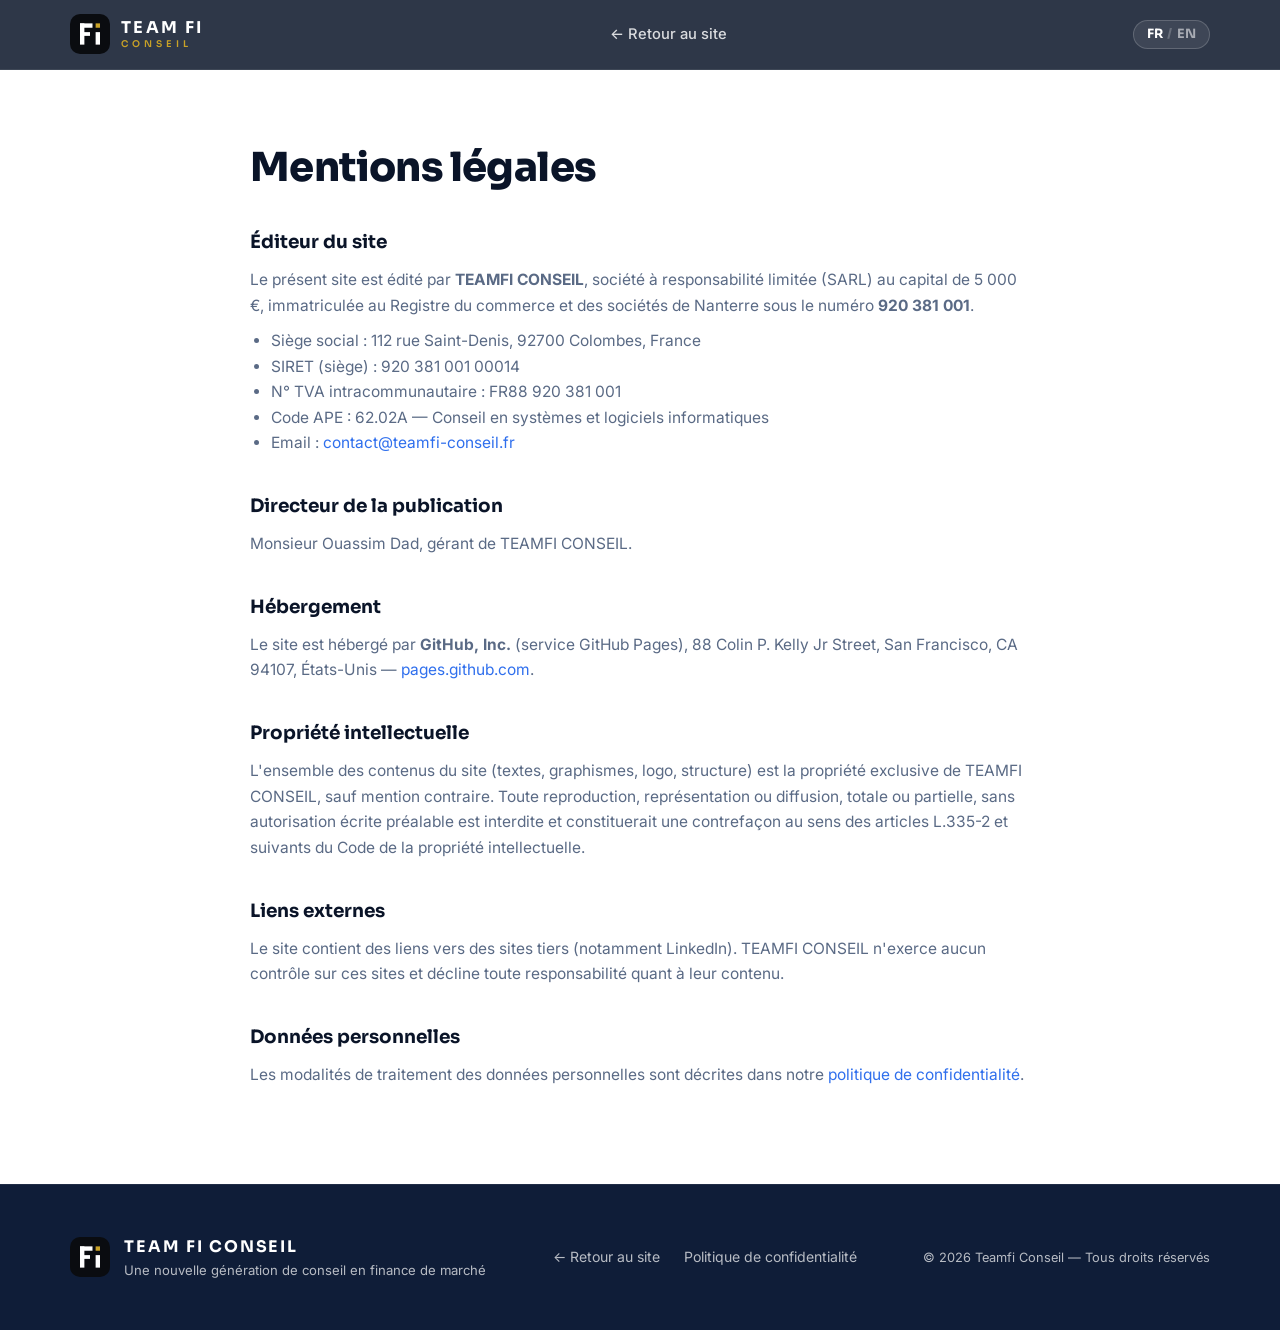
==== mentions-legales.html @ 546bea24 "Add legal notice and privacy policy pages (FR/EN) Co-Authored-By: Claude Fable 5 <noreply@anthropic." ====
<!DOCTYPE html>
<html lang="fr">
<head>
  <meta charset="UTF-8" />
  <meta name="viewport" content="width=device-width, initial-scale=1.0" />
  <title>Mentions légales — Teamfi Conseil</title>
  <meta name="robots" content="noindex" />
  <link rel="preconnect" href="https://fonts.googleapis.com" />
  <link rel="preconnect" href="https://fonts.gstatic.com" crossorigin />
  <link href="https://fonts.googleapis.com/css2?family=Sora:wght@400;600;700;800&family=Inter:wght@400;500;600&display=swap" rel="stylesheet" />
  <link rel="stylesheet" href="css/style.css" />
  <link rel="icon" type="image/svg+xml" href="assets/logo.svg" />
</head>
<body>

  <header class="nav" id="top">
    <div class="container nav__inner">
      <a href="index.html" class="nav__brand">
        <img src="assets/logo.svg" alt="Team Fi Conseil" class="nav__logo" />
        <span class="nav__name"><strong>TEAM FI</strong><small>CONSEIL</small></span>
      </a>
      <nav class="nav__links" id="navLinks">
        <a href="index.html" data-i18n="legal.back">← Retour au site</a>
      </nav>
      <div class="nav__right">
        <button class="lang-toggle" id="langToggle" aria-label="Switch language">
          <span class="lang-toggle__opt is-active" data-lang="fr">FR</span>
          <span class="lang-toggle__sep">/</span>
          <span class="lang-toggle__opt" data-lang="en">EN</span>
        </button>
      </div>
    </div>
  </header>

  <section class="section legal">
    <div class="container legal__container">

      <!-- ============ FRANÇAIS ============ -->
      <div data-lang-block="fr">
        <h1 class="section__title">Mentions légales</h1>

        <h2>Éditeur du site</h2>
        <p>
          Le présent site est édité par <strong>TEAMFI CONSEIL</strong>, société à responsabilité
          limitée (SARL) au capital de 5 000 €, immatriculée au Registre du commerce et des
          sociétés de Nanterre sous le numéro <strong>920 381 001</strong>.
        </p>
        <ul>
          <li>Siège social : 112 rue Saint-Denis, 92700 Colombes, France</li>
          <li>SIRET (siège) : 920 381 001 00014</li>
          <li>N° TVA intracommunautaire : FR88 920 381 001</li>
          <li>Code APE : 62.02A — Conseil en systèmes et logiciels informatiques</li>
          <li>Email : <a href="mailto:contact@teamfi-conseil.fr">contact@teamfi-conseil.fr</a></li>
        </ul>

        <h2>Directeur de la publication</h2>
        <p>Monsieur Ouassim Dad, gérant de TEAMFI CONSEIL.</p>

        <h2>Hébergement</h2>
        <p>
          Le site est hébergé par <strong>GitHub, Inc.</strong> (service GitHub Pages),
          88 Colin P. Kelly Jr Street, San Francisco, CA 94107, États-Unis —
          <a href="https://pages.github.com" target="_blank" rel="noopener">pages.github.com</a>.
        </p>

        <h2>Propriété intellectuelle</h2>
        <p>
          L'ensemble des contenus du site (textes, graphismes, logo, structure) est la propriété
          exclusive de TEAMFI CONSEIL, sauf mention contraire. Toute reproduction, représentation
          ou diffusion, totale ou partielle, sans autorisation écrite préalable est interdite et
          constituerait une contrefaçon au sens des articles L.335-2 et suivants du Code de la
          propriété intellectuelle.
        </p>

        <h2>Liens externes</h2>
        <p>
          Le site contient des liens vers des sites tiers (notamment LinkedIn). TEAMFI CONSEIL
          n'exerce aucun contrôle sur ces sites et décline toute responsabilité quant à leur
          contenu.
        </p>

        <h2>Données personnelles</h2>
        <p>
          Les modalités de traitement des données personnelles sont décrites dans notre
          <a href="politique-confidentialite.html">politique de confidentialité</a>.
        </p>
      </div>

      <!-- ============ ENGLISH ============ -->
      <div data-lang-block="en">
        <h1 class="section__title">Legal notice</h1>

        <h2>Site publisher</h2>
        <p>
          This website is published by <strong>TEAMFI CONSEIL</strong>, a French limited liability
          company (SARL) with a share capital of €5,000, registered with the Nanterre Trade and
          Companies Register (RCS) under number <strong>920 381 001</strong>.
        </p>
        <ul>
          <li>Registered office: 112 rue Saint-Denis, 92700 Colombes, France</li>
          <li>SIRET (head office): 920 381 001 00014</li>
          <li>EU VAT number: FR88 920 381 001</li>
          <li>APE code: 62.02A — IT systems and software consulting</li>
          <li>Email: <a href="mailto:contact@teamfi-conseil.fr">contact@teamfi-conseil.fr</a></li>
        </ul>

        <h2>Publication director</h2>
        <p>Mr Ouassim Dad, managing director of TEAMFI CONSEIL.</p>

        <h2>Hosting</h2>
        <p>
          The site is hosted by <strong>GitHub, Inc.</strong> (GitHub Pages),
          88 Colin P. Kelly Jr Street, San Francisco, CA 94107, USA —
          <a href="https://pages.github.com" target="_blank" rel="noopener">pages.github.com</a>.
        </p>

        <h2>Intellectual property</h2>
        <p>
          All content on this site (text, graphics, logo, structure) is the exclusive property of
          TEAMFI CONSEIL unless otherwise stated. Any reproduction, representation or distribution,
          in whole or in part, without prior written authorisation is prohibited and would
          constitute infringement within the meaning of articles L.335-2 et seq. of the French
          Intellectual Property Code.
        </p>

        <h2>External links</h2>
        <p>
          This site contains links to third-party websites (in particular LinkedIn). TEAMFI CONSEIL
          has no control over these sites and accepts no liability for their content.
        </p>

        <h2>Personal data</h2>
        <p>
          The way we process personal data is described in our
          <a href="politique-confidentialite.html">privacy policy</a>.
        </p>
      </div>

    </div>
  </section>

  <footer class="footer">
    <div class="container footer__inner">
      <div class="footer__brand">
        <img src="assets/logo.svg" alt="Team Fi Conseil" class="nav__logo" />
        <div>
          <strong>TEAM FI CONSEIL</strong>
          <p data-i18n="footer.tagline">Une nouvelle génération de conseil en finance de marché</p>
        </div>
      </div>
      <nav class="footer__links">
        <a href="index.html" data-i18n="legal.back">← Retour au site</a>
        <a href="politique-confidentialite.html" data-i18n="footer.privacy">Politique de confidentialité</a>
      </nav>
      <p class="footer__legal">© <span id="year"></span> Teamfi Conseil — <span data-i18n="footer.rights">Tous droits réservés</span></p>
    </div>
  </footer>

  <script src="js/i18n.js"></script>
  <script src="js/main.js"></script>
</body>
</html>
---- css/style.css ----
/* ============ Teamfi Conseil — Design System ============ */
:root {
  --navy-900: #0a1428;
  --navy-800: #0f1d38;
  --navy-700: #16294d;
  --blue: #2f6fed;
  --blue-light: #6ea0ff;
  --gold: #c9a227;
  --ink: #16233b;
  --muted: #5a6a85;
  --bg: #ffffff;
  --bg-soft: #f4f7fc;
  --line: #e3e9f4;
  --radius: 16px;
  --font-display: "Sora", sans-serif;
  --font-body: "Inter", sans-serif;
}

* { margin: 0; padding: 0; box-sizing: border-box; }
html { scroll-behavior: smooth; }
body {
  font-family: var(--font-body);
  color: var(--ink);
  background: var(--bg);
  line-height: 1.65;
  -webkit-font-smoothing: antialiased;
}
img { max-width: 100%; }
a { color: inherit; text-decoration: none; }
ul { list-style: none; }

.container { width: min(1140px, 92%); margin: 0 auto; }

/* ============ Buttons ============ */
.btn {
  display: inline-block;
  font-family: var(--font-display);
  font-weight: 600;
  font-size: 0.95rem;
  padding: 0.85rem 1.8rem;
  border-radius: 999px;
  border: 1.5px solid transparent;
  cursor: pointer;
  transition: transform 0.2s ease, box-shadow 0.2s ease, background 0.2s ease;
}
.btn--primary {
  background: linear-gradient(120deg, var(--blue), #1f4fc0);
  color: #fff;
  box-shadow: 0 8px 24px rgba(47, 111, 237, 0.35);
}
.btn--primary:hover { transform: translateY(-2px); box-shadow: 0 12px 30px rgba(47, 111, 237, 0.45); }
.btn--ghost {
  border-color: rgba(255, 255, 255, 0.35);
  color: #fff;
}
.btn--ghost:hover { background: rgba(255, 255, 255, 0.1); }
.btn--small { padding: 0.55rem 1.3rem; font-size: 0.85rem; background: var(--blue); color: #fff; }
.btn--small:hover { transform: translateY(-1px); }

/* ============ Navigation ============ */
.nav {
  position: fixed;
  inset: 0 0 auto 0;
  z-index: 100;
  background: rgba(10, 20, 40, 0.85);
  backdrop-filter: blur(14px);
  border-bottom: 1px solid rgba(255, 255, 255, 0.08);
}
.nav__inner {
  display: flex;
  align-items: center;
  justify-content: space-between;
  padding: 0.9rem 0;
}
.nav__brand { display: flex; align-items: center; gap: 0.7rem; }
.nav__logo {
  width: 40px; height: 40px;
  border-radius: 10px;
  display: block;
}
.nav__name {
  display: flex;
  flex-direction: column;
  font-family: var(--font-display);
  color: #fff;
  line-height: 1.25;
}
.nav__name strong {
  font-weight: 700;
  font-size: 1.02rem;
  letter-spacing: 0.14em;
}
.nav__name small {
  font-size: 0.58rem;
  font-weight: 600;
  letter-spacing: 0.42em;
  color: var(--gold);
}
.nav__links { display: flex; align-items: center; gap: 1.6rem; }
.nav__links > a {
  color: rgba(255, 255, 255, 0.82);
  font-size: 0.92rem;
  font-weight: 500;
  transition: color 0.2s;
}
.nav__links > a:hover { color: #fff; }
.lang-toggle {
  display: flex;
  align-items: center;
  gap: 0.3rem;
  background: rgba(255, 255, 255, 0.08);
  border: 1px solid rgba(255, 255, 255, 0.18);
  border-radius: 999px;
  padding: 0.35rem 0.8rem;
  cursor: pointer;
  color: rgba(255, 255, 255, 0.55);
  font-family: var(--font-display);
  font-size: 0.8rem;
  font-weight: 700;
}
.lang-toggle__opt.is-active { color: #fff; }
.lang-toggle__sep { opacity: 0.4; }
.nav__right { display: flex; align-items: center; gap: 1rem; }
.nav__burger { display: none; background: none; border: none; cursor: pointer; }
.nav__burger span {
  display: block;
  width: 24px; height: 2px;
  background: #fff;
  margin: 5px 0;
  border-radius: 2px;
  transition: 0.3s;
}

/* ============ Hero ============ */
.hero {
  position: relative;
  overflow: hidden;
  background:
    radial-gradient(900px 500px at 80% -10%, rgba(47, 111, 237, 0.35), transparent 60%),
    radial-gradient(700px 400px at 10% 110%, rgba(201, 162, 39, 0.18), transparent 60%),
    var(--navy-900);
  color: #fff;
  padding: 11rem 0 6rem;
}
.hero__glow {
  position: absolute;
  inset: 0;
  background-image:
    linear-gradient(rgba(255,255,255,0.045) 1px, transparent 1px),
    linear-gradient(90deg, rgba(255,255,255,0.045) 1px, transparent 1px);
  background-size: 56px 56px;
  mask-image: radial-gradient(ellipse 70% 60% at 50% 40%, #000 30%, transparent 75%);
  pointer-events: none;
}
.hero__inner { position: relative; max-width: 820px; }
.hero__kicker {
  font-family: var(--font-display);
  font-size: 0.85rem;
  font-weight: 700;
  letter-spacing: 0.18em;
  text-transform: uppercase;
  color: var(--gold);
  margin-bottom: 1.2rem;
}
.hero__title {
  font-family: var(--font-display);
  font-size: clamp(2.3rem, 5.4vw, 3.9rem);
  font-weight: 800;
  line-height: 1.12;
  letter-spacing: -0.02em;
  margin-bottom: 1.4rem;
}
.accent {
  background: linear-gradient(100deg, var(--blue-light), var(--gold));
  -webkit-background-clip: text;
  background-clip: text;
  color: transparent;
}
.hero__sub {
  font-size: 1.15rem;
  color: rgba(255, 255, 255, 0.78);
  max-width: 620px;
  margin-bottom: 2.2rem;
}
.hero__cta { display: flex; gap: 1rem; flex-wrap: wrap; margin-bottom: 3.5rem; }
.hero__stats {
  display: flex;
  gap: 3rem;
  flex-wrap: wrap;
  border-top: 1px solid rgba(255, 255, 255, 0.14);
  padding-top: 2rem;
}
.stat__num {
  display: block;
  font-family: var(--font-display);
  font-size: 2.1rem;
  font-weight: 800;
  color: var(--blue-light);
}
.stat__label { font-size: 0.9rem; color: rgba(255, 255, 255, 0.65); }

/* ============ Clients band ============ */
.clients-band {
  background: var(--navy-800);
  padding: 2.2rem 0;
  border-top: 1px solid rgba(255, 255, 255, 0.06);
}
.clients-band__label {
  text-align: center;
  font-size: 0.8rem;
  letter-spacing: 0.16em;
  text-transform: uppercase;
  color: rgba(255, 255, 255, 0.45);
  margin-bottom: 1.3rem;
}
.clients-band__logos {
  display: flex;
  justify-content: center;
  align-items: center;
  gap: clamp(1.5rem, 5vw, 4rem);
  flex-wrap: wrap;
}
.client-logo {
  font-family: var(--font-display);
  font-weight: 700;
  font-size: 1.25rem;
  color: rgba(255, 255, 255, 0.55);
  transition: color 0.25s;
}
.client-logo:hover { color: #fff; }

/* ============ Sections ============ */
.section { padding: 6rem 0; }
.section--dark { background: var(--navy-900); color: #fff; }
.section--dark .section__sub, .section--dark p { color: rgba(255, 255, 255, 0.75); }
.section--dark .section__title { color: #fff; }
.section--tint { background: var(--bg-soft); }
.section__kicker {
  font-family: var(--font-display);
  font-size: 0.8rem;
  font-weight: 700;
  letter-spacing: 0.18em;
  text-transform: uppercase;
  color: var(--blue);
  margin-bottom: 0.8rem;
}
.section--dark .section__kicker { color: var(--gold); }
.section__title {
  font-family: var(--font-display);
  font-size: clamp(1.7rem, 3.4vw, 2.5rem);
  font-weight: 800;
  letter-spacing: -0.015em;
  line-height: 1.2;
  margin-bottom: 1.2rem;
  color: var(--navy-900);
  max-width: 720px;
}
.section__sub { color: var(--muted); max-width: 680px; margin-bottom: 3rem; }

/* ============ Split (about / contact) ============ */
.split {
  display: grid;
  grid-template-columns: 1.15fr 1fr;
  gap: 4rem;
  align-items: start;
}
.split__text p { margin-bottom: 1.1rem; color: var(--muted); }
.section--dark .split__text p { color: rgba(255, 255, 255, 0.75); }
.panel-card {
  background: linear-gradient(160deg, var(--navy-800), var(--navy-700));
  color: #fff;
  border-radius: var(--radius);
  padding: 2.2rem;
  box-shadow: 0 24px 60px rgba(10, 20, 40, 0.35);
}
.panel-card h3 { font-family: var(--font-display); font-size: 1.25rem; margin-bottom: 0.7rem; }
.panel-card p { color: rgba(255, 255, 255, 0.72); font-size: 0.95rem; margin-bottom: 1.4rem; }
.chips { display: flex; flex-wrap: wrap; gap: 0.6rem; }
.chips li {
  font-family: var(--font-display);
  font-size: 0.82rem;
  font-weight: 600;
  padding: 0.45rem 1rem;
  border-radius: 999px;
  background: rgba(255, 255, 255, 0.09);
  border: 1px solid rgba(255, 255, 255, 0.16);
}

/* ============ Expertise cards ============ */
.cards {
  display: grid;
  grid-template-columns: repeat(auto-fit, minmax(240px, 1fr));
  gap: 1.4rem;
}
.card {
  background: rgba(255, 255, 255, 0.045);
  border: 1px solid rgba(255, 255, 255, 0.1);
  border-radius: var(--radius);
  padding: 2rem 1.7rem;
  transition: transform 0.25s ease, border-color 0.25s ease, background 0.25s ease;
}
.card:hover {
  transform: translateY(-6px);
  border-color: rgba(110, 160, 255, 0.5);
  background: rgba(47, 111, 237, 0.08);
}
.card__icon {
  font-size: 1.5rem;
  color: var(--gold);
  margin-bottom: 1rem;
}
.card h3 {
  font-family: var(--font-display);
  font-size: 1.08rem;
  margin-bottom: 0.7rem;
  color: #fff;
}
.card p { font-size: 0.92rem; color: rgba(255, 255, 255, 0.68); }

/* ============ Values ============ */
.values {
  display: grid;
  grid-template-columns: repeat(auto-fit, minmax(260px, 1fr));
  gap: 2.5rem;
  margin-top: 2.5rem;
}
.value__num {
  font-family: var(--font-display);
  font-size: 0.9rem;
  font-weight: 700;
  color: var(--gold);
  letter-spacing: 0.1em;
}
.value h3 {
  font-family: var(--font-display);
  font-size: 1.2rem;
  margin: 0.5rem 0 0.6rem;
  color: var(--navy-900);
}
.value p { color: var(--muted); font-size: 0.95rem; }

/* ============ Careers ============ */
.jobs { display: grid; gap: 1.2rem; margin-bottom: 2rem; }
.job {
  display: flex;
  align-items: center;
  justify-content: space-between;
  gap: 2rem;
  background: #fff;
  border: 1px solid var(--line);
  border-radius: var(--radius);
  padding: 1.8rem 2rem;
  transition: box-shadow 0.25s ease, transform 0.25s ease;
}
.job:hover { box-shadow: 0 16px 40px rgba(22, 41, 77, 0.1); transform: translateY(-3px); }
.job h3 { font-family: var(--font-display); font-size: 1.1rem; color: var(--navy-900); margin-bottom: 0.25rem; }
.job__meta { font-size: 0.83rem; color: var(--blue); font-weight: 600; margin-bottom: 0.5rem; }
.job p { color: var(--muted); font-size: 0.93rem; }
.job .btn { flex-shrink: 0; }
.careers__spontaneous { color: var(--muted); font-size: 0.95rem; font-style: italic; }

/* ============ Contact ============ */
.contact-list { margin-top: 1.5rem; display: grid; gap: 0.7rem; }
.contact-list a { color: var(--blue-light); }
.contact-list a:hover { text-decoration: underline; }
.contact-form {
  background: rgba(255, 255, 255, 0.05);
  border: 1px solid rgba(255, 255, 255, 0.12);
  border-radius: var(--radius);
  padding: 2rem;
  display: grid;
  gap: 1.1rem;
}
.contact-form label { display: grid; gap: 0.4rem; font-size: 0.88rem; font-weight: 600; }
.contact-form input,
.contact-form textarea {
  font-family: var(--font-body);
  font-size: 0.95rem;
  padding: 0.75rem 1rem;
  border-radius: 10px;
  border: 1px solid rgba(255, 255, 255, 0.18);
  background: rgba(10, 20, 40, 0.5);
  color: #fff;
  outline: none;
  transition: border-color 0.2s;
  resize: vertical;
}
.contact-form input:focus,
.contact-form textarea:focus { border-color: var(--blue-light); }
.contact-form .btn { justify-self: start; }

/* ============ Footer ============ */
.footer {
  background: var(--navy-800);
  color: rgba(255, 255, 255, 0.7);
  padding: 3rem 0;
  border-top: 1px solid rgba(255, 255, 255, 0.07);
}
.footer__inner {
  display: flex;
  align-items: center;
  justify-content: space-between;
  gap: 2rem;
  flex-wrap: wrap;
}
.footer__brand { display: flex; align-items: center; gap: 0.9rem; }
.footer__brand strong { color: #fff; font-family: var(--font-display); letter-spacing: 0.12em; }
.footer__brand p { font-size: 0.82rem; }
.footer__links { display: flex; gap: 1.5rem; font-size: 0.88rem; }
.footer__links a:hover { color: #fff; }
.footer__legal { font-size: 0.8rem; }

/* ============ Legal pages ============ */
.legal { padding-top: 9rem; }
.legal__container { max-width: 780px; }
.legal h2 {
  font-family: var(--font-display);
  font-size: 1.15rem;
  color: var(--navy-900);
  margin: 2.2rem 0 0.6rem;
}
.legal p, .legal li { color: var(--muted); font-size: 0.97rem; }
.legal ul { list-style: disc; padding-left: 1.3rem; margin: 0.6rem 0 1rem; }
.legal a { color: var(--blue); }
.legal a:hover { text-decoration: underline; }
.legal__updated { margin-top: 2.5rem; font-style: italic; font-size: 0.85rem; }
[data-lang-block="en"] { display: none; }

/* ============ Reveal animation ============ */
.reveal {
  opacity: 0;
  transform: translateY(24px);
  transition: opacity 0.7s ease, transform 0.7s ease;
}
.reveal.is-visible { opacity: 1; transform: none; }

/* ============ Responsive ============ */
@media (max-width: 860px) {
  .split { grid-template-columns: 1fr; gap: 2.5rem; }
  .job { flex-direction: column; align-items: flex-start; gap: 1rem; }
  .nav__links {
    position: fixed;
    top: 64px;
    right: 0;
    flex-direction: column;
    align-items: flex-start;
    background: var(--navy-900);
    width: min(320px, 80vw);
    height: calc(100vh - 64px);
    padding: 2rem;
    transform: translateX(100%);
    transition: transform 0.3s ease;
    border-left: 1px solid rgba(255, 255, 255, 0.1);
  }
  .nav__links.is-open { transform: none; }
  .nav__burger { display: block; }
  .hero { padding-top: 8.5rem; }
  .hero__stats { gap: 1.8rem; }
}
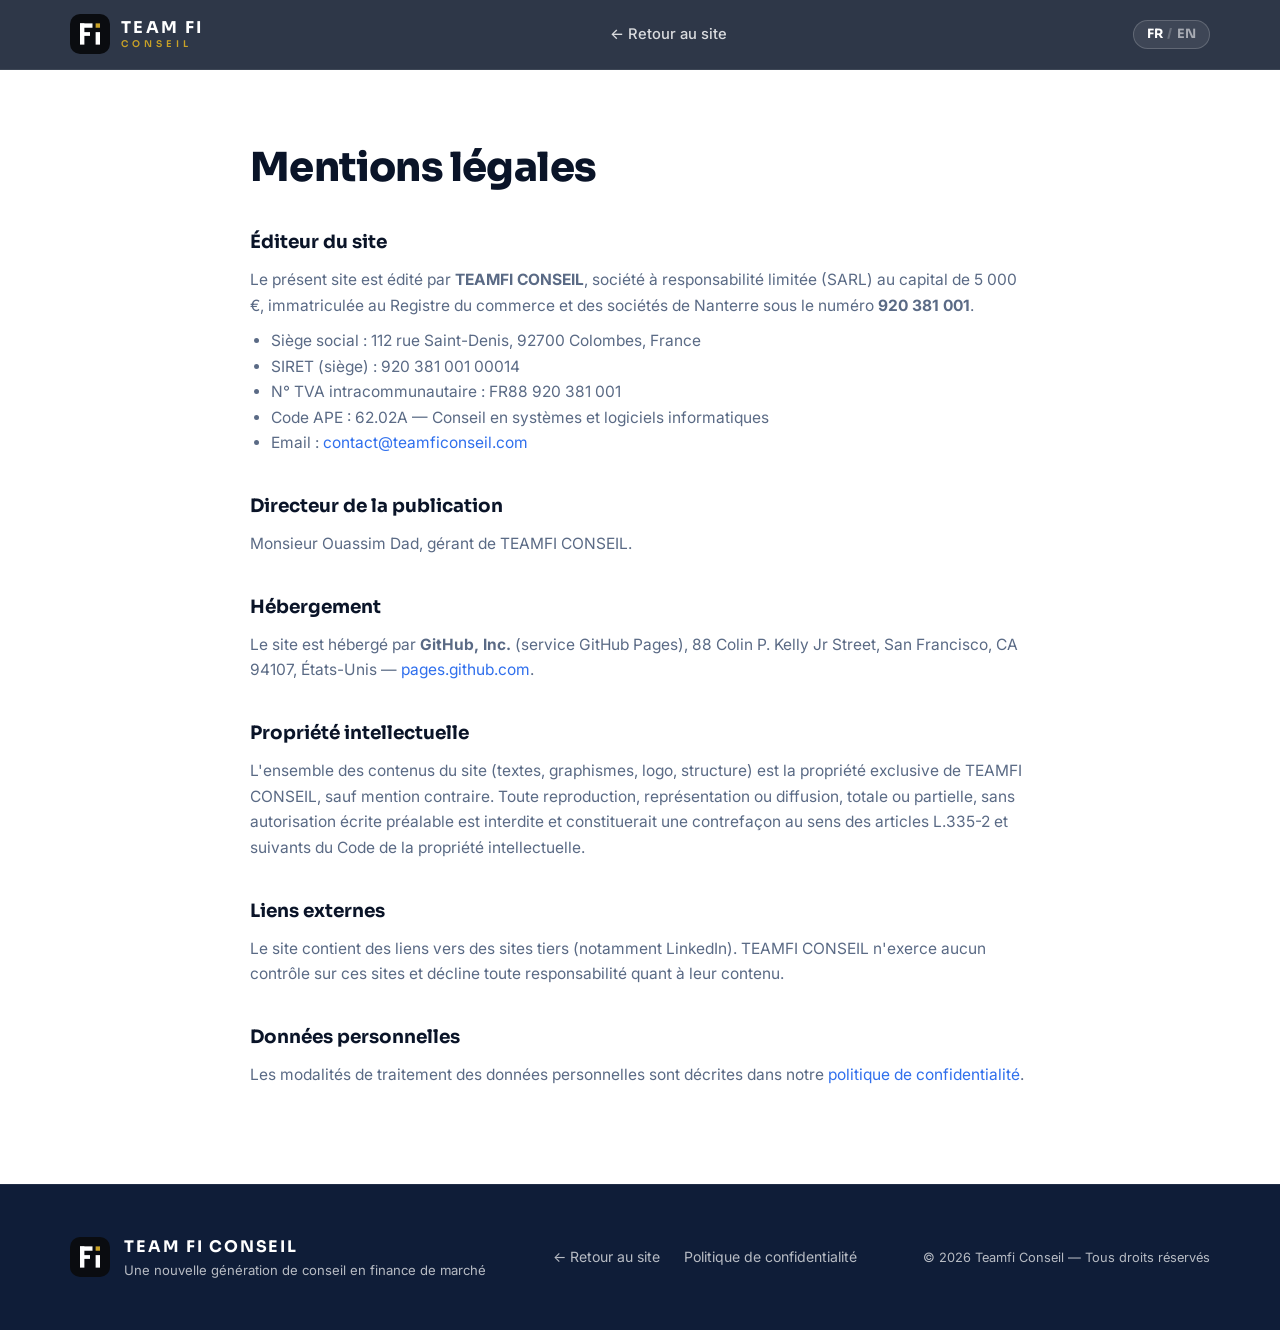
==== commit b6c71970: "Set real contact email contact@teamficonseil.com across site and legal pages Co-Authored-By: Claude " ====
--- a/mentions-legales.html
+++ b/mentions-legales.html
@@ -50,7 +50,7 @@
           <li>SIRET (siège) : 920 381 001 00014</li>
           <li>N° TVA intracommunautaire : FR88 920 381 001</li>
           <li>Code APE : 62.02A — Conseil en systèmes et logiciels informatiques</li>
-          <li>Email : <a href="mailto:contact@teamfi-conseil.fr">contact@teamfi-conseil.fr</a></li>
+          <li>Email : <a href="mailto:contact@teamficonseil.com">contact@teamficonseil.com</a></li>
         </ul>
 
         <h2>Directeur de la publication</h2>
@@ -101,7 +101,7 @@
           <li>SIRET (head office): 920 381 001 00014</li>
           <li>EU VAT number: FR88 920 381 001</li>
           <li>APE code: 62.02A — IT systems and software consulting</li>
-          <li>Email: <a href="mailto:contact@teamfi-conseil.fr">contact@teamfi-conseil.fr</a></li>
+          <li>Email: <a href="mailto:contact@teamficonseil.com">contact@teamficonseil.com</a></li>
         </ul>
 
         <h2>Publication director</h2>
--- a/css/style.css
+++ b/css/style.css
@@ -286,20 +286,20 @@
   border: 1px solid rgba(255, 255, 255, 0.16);
 }
 
-/* ============ Expertise cards ============ */
-.cards {
+/* ============ Expertise poles ============ */
+.poles {
   display: grid;
-  grid-template-columns: repeat(auto-fit, minmax(240px, 1fr));
-  gap: 1.4rem;
-}
-.card {
+  grid-template-columns: repeat(auto-fit, minmax(300px, 1fr));
+  gap: 1.6rem;
+}
+.pole {
   background: rgba(255, 255, 255, 0.045);
   border: 1px solid rgba(255, 255, 255, 0.1);
   border-radius: var(--radius);
-  padding: 2rem 1.7rem;
+  padding: 2.5rem 2.2rem;
   transition: transform 0.25s ease, border-color 0.25s ease, background 0.25s ease;
 }
-.card:hover {
+.pole:hover {
   transform: translateY(-6px);
   border-color: rgba(110, 160, 255, 0.5);
   background: rgba(47, 111, 237, 0.08);
@@ -309,13 +309,28 @@
   color: var(--gold);
   margin-bottom: 1rem;
 }
-.card h3 {
-  font-family: var(--font-display);
-  font-size: 1.08rem;
-  margin-bottom: 0.7rem;
-  color: #fff;
-}
-.card p { font-size: 0.92rem; color: rgba(255, 255, 255, 0.68); }
+.pole h3 {
+  font-family: var(--font-display);
+  font-size: 1.35rem;
+  margin-bottom: 0.8rem;
+  color: #fff;
+}
+.pole p { font-size: 0.95rem; color: rgba(255, 255, 255, 0.68); }
+.pole__list { margin-top: 1.4rem; display: grid; gap: 0.65rem; }
+.pole__list li {
+  position: relative;
+  padding-left: 1.4rem;
+  font-size: 0.92rem;
+  color: rgba(255, 255, 255, 0.78);
+}
+.pole__list li::before {
+  content: "◆";
+  position: absolute;
+  left: 0;
+  top: 0.1em;
+  font-size: 0.6rem;
+  color: var(--gold);
+}
 
 /* ============ Values ============ */
 .values {
@@ -388,6 +403,9 @@
 .contact-form input:focus,
 .contact-form textarea:focus { border-color: var(--blue-light); }
 .contact-form .btn { justify-self: start; }
+.form-status { font-size: 0.9rem; margin: 0; min-height: 1.2em; }
+.form-status.is-ok { color: #6ee7a8; }
+.form-status.is-err { color: #ff9b9b; }
 
 /* ============ Footer ============ */
 .footer {
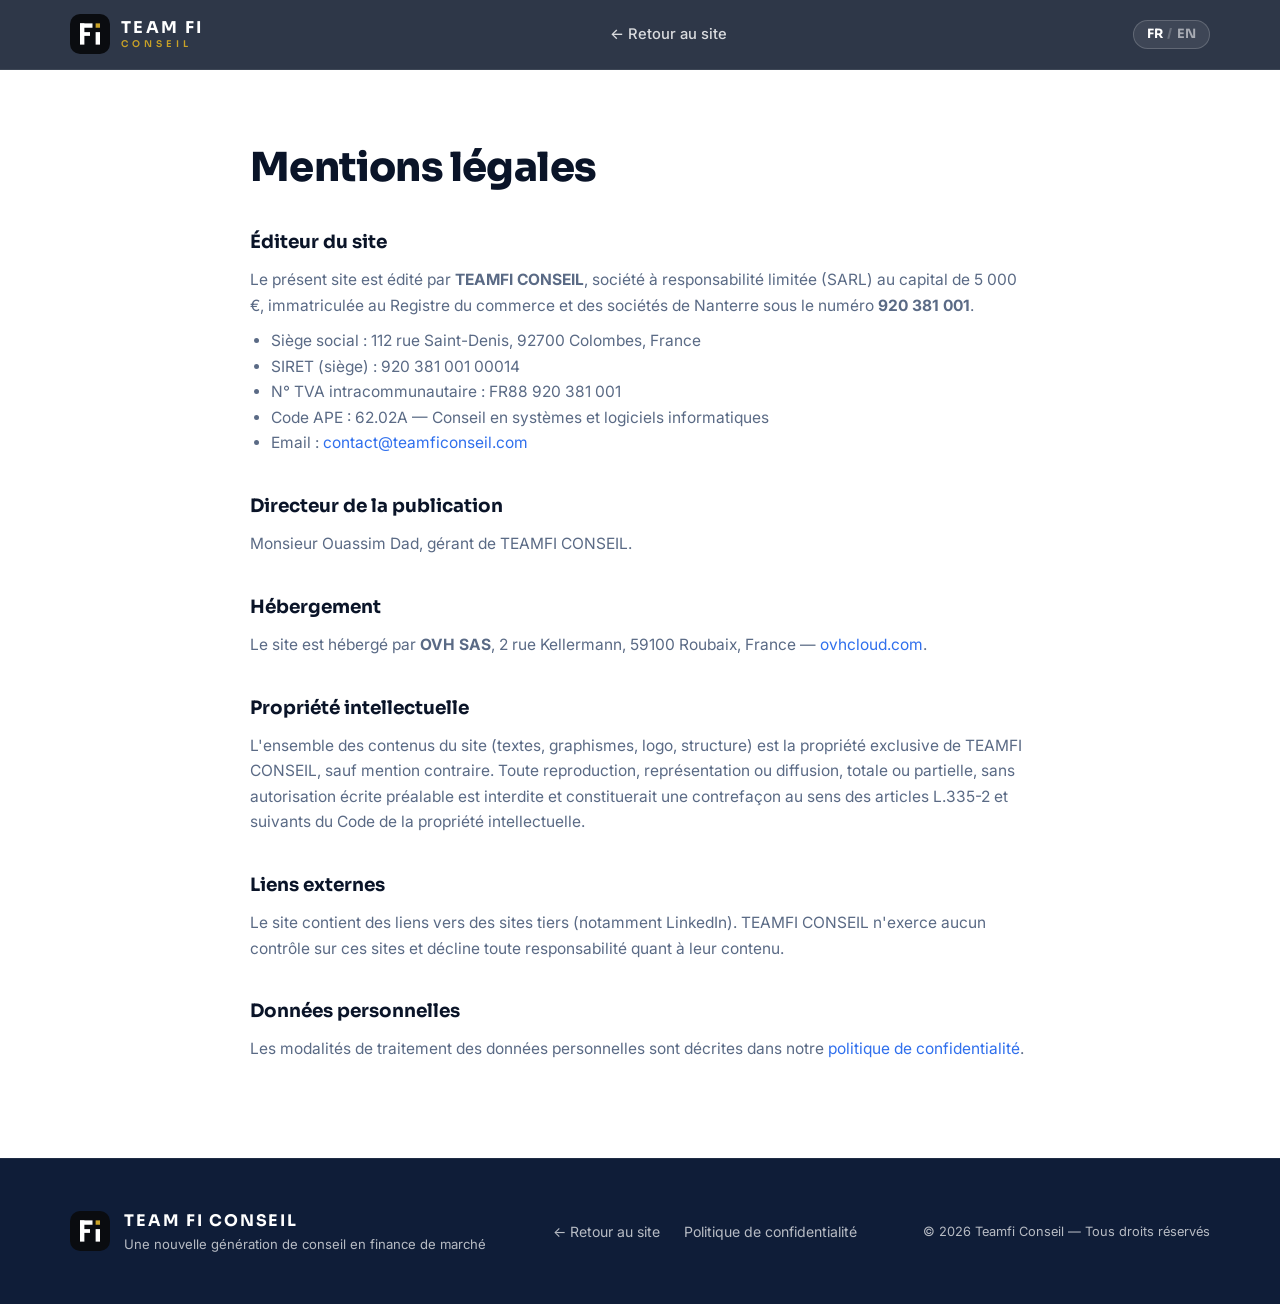
==== commit 0919fef7: "Legal notice: host is now OVH (site deployed to OVH web hosting) Co-Authored-By: Claude Fable 5 <nor" ====
--- a/mentions-legales.html
+++ b/mentions-legales.html
@@ -58,9 +58,9 @@
 
         <h2>Hébergement</h2>
         <p>
-          Le site est hébergé par <strong>GitHub, Inc.</strong> (service GitHub Pages),
-          88 Colin P. Kelly Jr Street, San Francisco, CA 94107, États-Unis —
-          <a href="https://pages.github.com" target="_blank" rel="noopener">pages.github.com</a>.
+          Le site est hébergé par <strong>OVH SAS</strong>, 2 rue Kellermann,
+          59100 Roubaix, France —
+          <a href="https://www.ovhcloud.com" target="_blank" rel="noopener">ovhcloud.com</a>.
         </p>
 
         <h2>Propriété intellectuelle</h2>
@@ -109,9 +109,9 @@
 
         <h2>Hosting</h2>
         <p>
-          The site is hosted by <strong>GitHub, Inc.</strong> (GitHub Pages),
-          88 Colin P. Kelly Jr Street, San Francisco, CA 94107, USA —
-          <a href="https://pages.github.com" target="_blank" rel="noopener">pages.github.com</a>.
+          The site is hosted by <strong>OVH SAS</strong>, 2 rue Kellermann,
+          59100 Roubaix, France —
+          <a href="https://www.ovhcloud.com" target="_blank" rel="noopener">ovhcloud.com</a>.
         </p>
 
         <h2>Intellectual property</h2>
